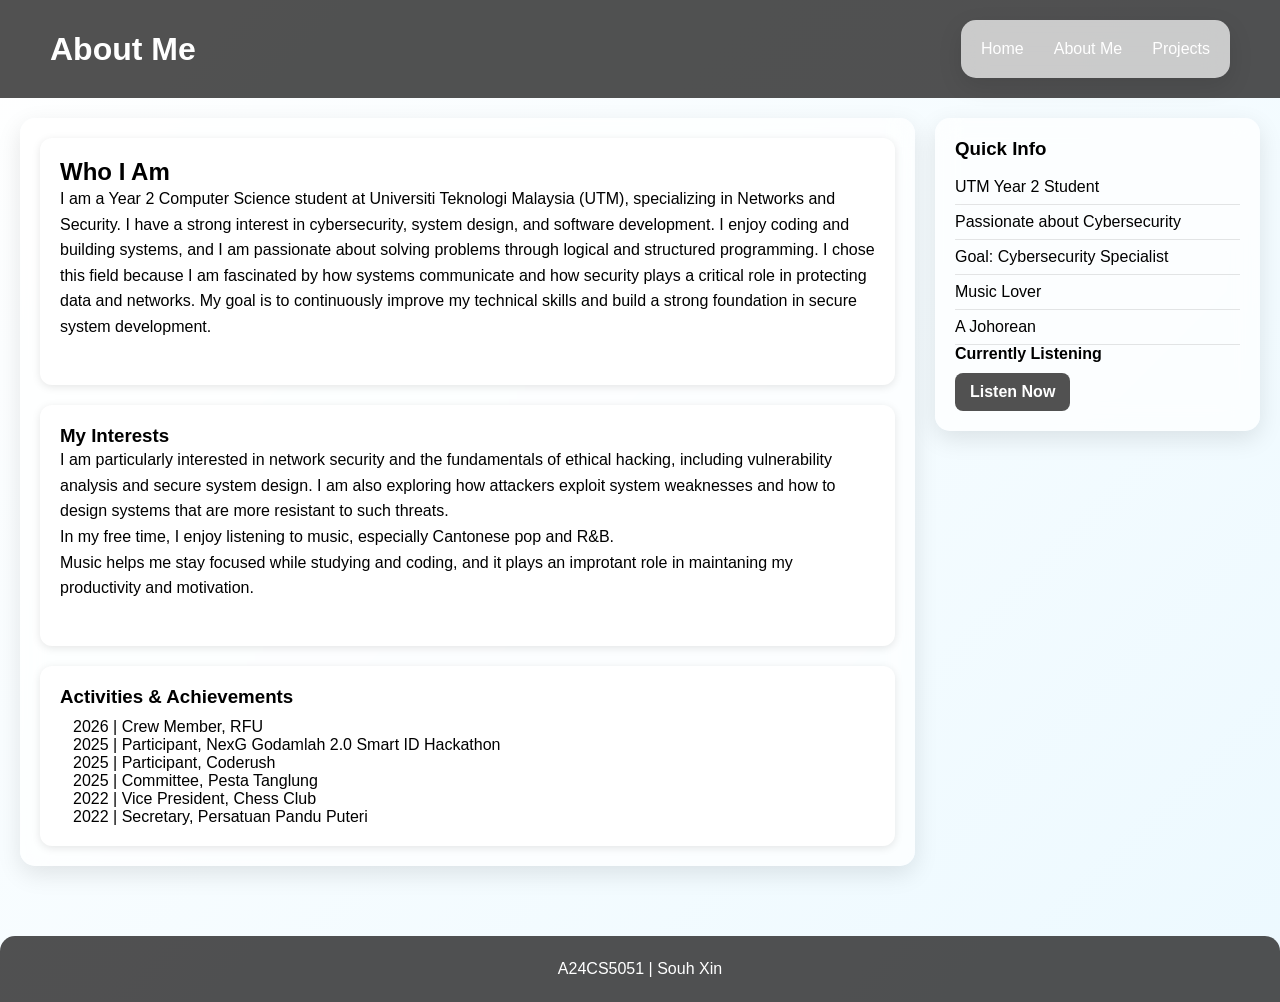
==== about_me.html @ 277bd295 "Add files via upload" ====
<!DOCTYPE html>
<html lang="en">
<head>
<meta name="viewport" content="width=device-width, initial-scale=1.0">
<title>About Me</title>
<link rel="stylesheet" href="style.css">
</head>

<body>

<header>
  <div class="header-content">
            <h1>About Me</h1>
            <nav>
            <ul class="nav-links">
                <li> <a href="index.html">Home</a></li>
                <li> <a href="about_me.html">About Me</a></li>
                <li> <a href="project.html">Projects</a></li>
            </ul>
        </nav>
    </div>
</header>

<div class="container">

  <main>
    <div class="about-space">
      <div class="card">
      <h2>Who I Am</h2>
    <p>
      I am a Year 2 Computer Science student at Universiti Teknologi Malaysia (UTM), specializing in Networks and Security. 
      I have a strong interest in cybersecurity, system design, and software development. 
      I enjoy coding and building systems, and I am passionate about solving problems through logical and structured programming.
      I chose this field because I am fascinated by how systems communicate and how security plays a critical role in protecting data and networks. 
      My goal is to continuously improve my technical skills and build a strong foundation in secure system development. <br><br>
    </p>
    </div>
    
      <div class="card">
      <h3>My Interests</h3>
    <p>
      I am particularly interested in network security and the fundamentals of ethical hacking, including vulnerability analysis and secure system design. 
      I am also exploring how attackers exploit system weaknesses and how to design systems that are more resistant to such threats.<br>
      In my free time, I enjoy listening to music, especially Cantonese pop and R&B.<br>
      Music helps me stay focused while studying and coding, and it plays an improtant role in maintaning my productivity and motivation.<br><br>
    </p>
    </div>
    
      <div class="card">
      <h3>Activities & Achievements</h3>
     <ul class="activities">
      <li>2026 | Crew Member, RFU</li>
      <li>2025 | Participant, NexG Godamlah 2.0 Smart ID Hackathon</li>
      <li>2025 | Participant, Coderush </li>
      <li>2025 | Committee, Pesta Tanglung</li>
      <li>2022 | Vice President, Chess Club</li>
      <li>2022 | Secretary, Persatuan Pandu Puteri </li>
     </ul>
    </div>
   </div>
  </main>

  <aside>
    <h3>Quick Info</h3>
        <ul>
            <li>UTM Year 2 Student</li>
            <li>Passionate about Cybersecurity</li>
            <li>Goal: Cybersecurity Specialist</li>
            <li>Music Lover</li>
            <li>A Johorean</li>
        </ul>

            <h4>Currently Listening</h4>
          <a class="btn" href="https://youtu.be/dQw4w9WgXcQ" target="_blank">
             Listen Now
          </a>
  </aside>

</div>

<footer>
  <p>A24CS5051 | Souh Xin</p>
</footer>

<script src="script.js" defer></script>
</body>
</html>
---- style.css ----
* {
  margin: 0;
  padding: 0;
  box-sizing: border-box;
  font-family: "Segoe UI", sans-serif;
}

body {
  background: linear-gradient(-45deg, #f5f5f5, #ffe6f0, #e6f7ff, #ffffff);
  background-size: 400% 400%;
  animation: gradientMove 10s ease infinite;
  color: black ;
}

@keyframes gradientMove {
  0% { background-position: 0% 50%; }
  50% { background-position: 100% 50%; }
  100% { background-position: 0% 50%; }
}

header {
  background: rgba(51, 51, 51, 0.85);
  color: white;
  padding: 20px 50px;
}

.header-content{
  display: flex;
  justify-content: space-between;
  align-items: center;
}
.container{
    display: flex;
    gap:20px;
    padding: 20px;
    align-items: flex-start;
}

nav, main, aside {
  background: rgba(255,255,255,0.7);
  backdrop-filter: blur(12px);
  border-radius: 15px;
  box-shadow: 0 8px 25px rgba(0,0,0,0.1);
  padding: 20px;
  opacity: 0;
  transform: translateY(30px);
  animation: fadeUp 0.8s ease forwards;
}

@keyframes fadeUp {
  to {
    opacity: 1;
    transform: translateY(0);
  }

}

.nav-links{
    display:flex;
    gap:30px;
    list-style:none;
}

.nav-links a{
    text-decoration:none;
    color:white;
    font-weight:500;
    transition:0.3s;
}

.nav-links a:hover{
    color:black;
}


main {
  flex: 3;
}

p{
  line-height: 1.6;
}
aside {
     flex:1;
     width: fit-content;
}

aside ul {
  list-style: none;
  padding-left: 0;
  margin-top: 10px;
}

aside li {
  padding: 8px 0;
  border-bottom: 1px solid rgba(0,0,0,0.1);
}

aside h3{
    margin-bottom: 10px;
}

.profile {
  text-align: center;
  padding: 25px;
  border-radius: 15px;
  background: rgba(255,255,255,0.7);
  backdrop-filter: blur(12px);
  box-shadow: 0 8px 25px rgba(0,0,0,0.1);
  margin-bottom: 20px;
}

.profile img{
  width: 130px;
  height: 130px;
  border-radius: 50%;
  object-fit: cover;
  border: 3px solid white;
  margin-bottom: 15px; 
}

.typing::after{
    content:"|";
    animation: blink 0.7s infinite;
}

@keyframes blink{
    50%{
        opacity:0;
    }
}

.btn {
  display: inline-block;
  margin-top: 10px;
  padding: 10px 15px;
  background:  rgba(51, 51, 51, 0.85);;
  color: white;
  border-radius: 8px;
  text-decoration: none;
  font-weight: bold;
}

.btn:hover {
  background:#cfccef;
  transform: scale(1.05);
}

.about-space{
  display: flex;
  flex-direction: column;
  gap: 20px;
}
.activities {
    margin-top: 10px;
    list-style: none;
}

.activities li {
    border-left: 3px solid transparent;
    padding-left: 10px;
}
.activities li:hover {
  background-color: rgba(212, 211, 211, 0.586);
  transform: scale(1.05);
}

.projects {
  display: grid;
  grid-template-columns: repeat(auto-fit, minmax(250px, 1fr));
  gap: 20px;
  margin-top: 20px;
}

.projects-img{
  width: 100%;
  max-height: 200px;
  object-fit: cover;
  border-radius: 10px;
  margin: 10px 0;
}

.card {
  background: white;
  padding: 20px;
  border-radius: 12px;
  box-shadow: 0 2px 8px rgba(0,0,0,0.1);
  transition: all 0.3s ease;
}

.card:hover {
  transform: translateY(-8px);
  box-shadow: 0 10px 20px rgba(0,0,0,0.2);
  background-color: #e2eef4;
}


footer {
  margin-top: 50px;
  padding: 20px;
  background:  rgba(51, 51, 51, 0.85);
  color: white;
  text-align: center;
  border-top-left-radius: 15px;
  border-top-right-radius: 15px;
}

@media (max-width: 768px) {
  .header-content{
        flex-direction:column;
        text-align:center;
        gap:15px;
    }

    .nav-links{
        flex-wrap:wrap;
        justify-content:center;
    }

  .container {
    flex-direction: column;
  }

  .projects {
    grid-template-columns: 1fr;
  }
}
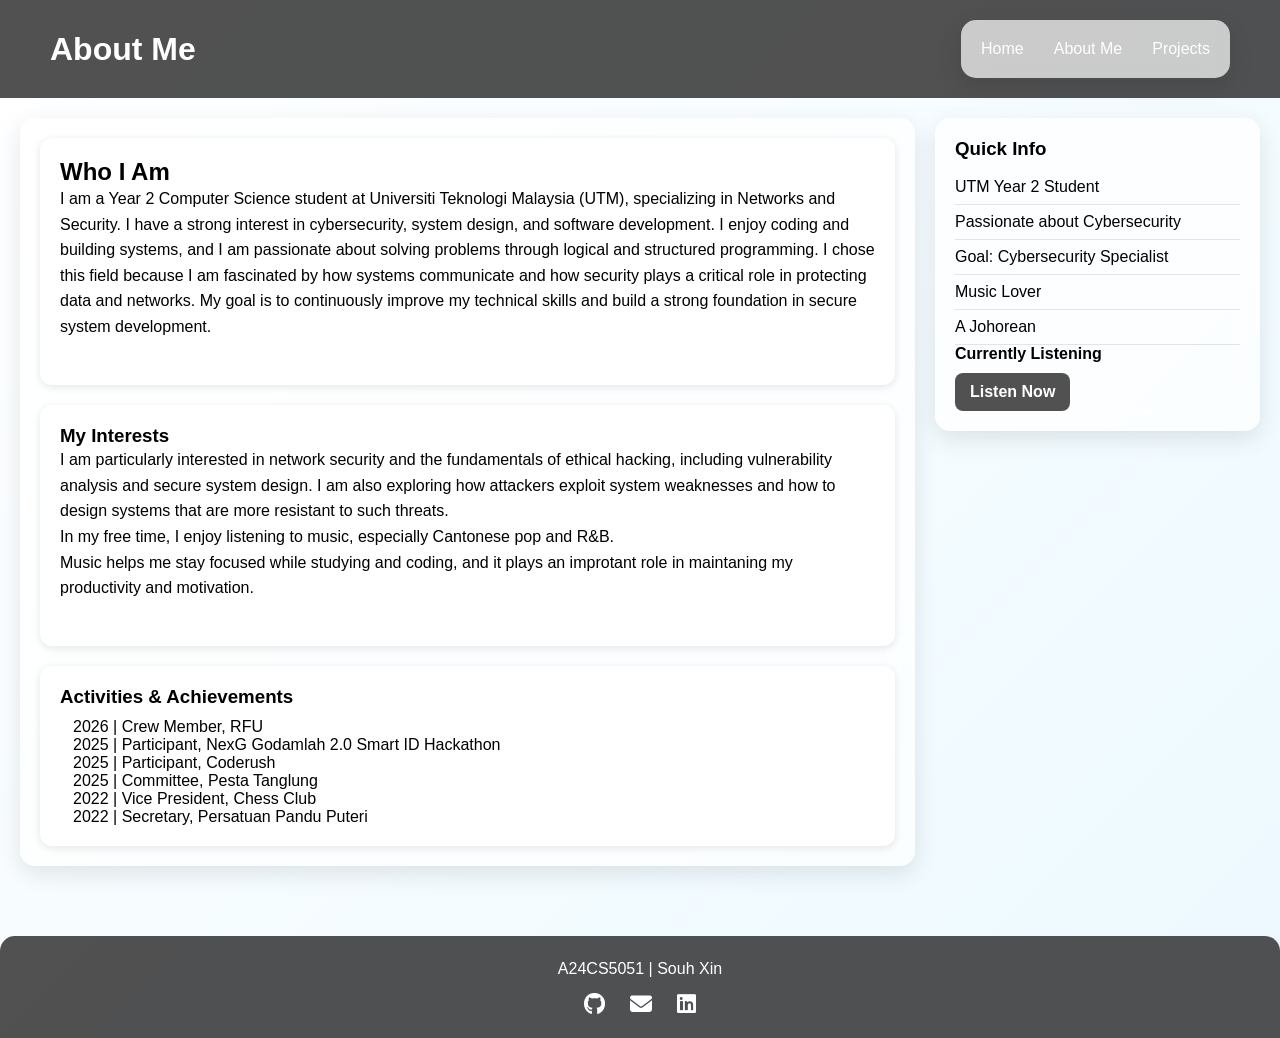
==== commit 4f9bcba8: "Add files via upload" ====
--- a/about_me.html
+++ b/about_me.html
@@ -1,9 +1,11 @@
 <!DOCTYPE html>
 <html lang="en">
 <head>
-<meta name="viewport" content="width=device-width, initial-scale=1.0">
-<title>About Me</title>
-<link rel="stylesheet" href="style.css">
+  <meta charset="UTF-8">
+  <meta name="viewport" content="width=device-width, initial-scale=1.0">
+  <title>About Me</title>
+  <link rel="stylesheet" href="style.css">
+  <link rel="stylesheet" href="https://cdnjs.cloudflare.com/ajax/libs/font-awesome/6.5.0/css/all.min.css">
 </head>
 
 <body>
@@ -79,8 +81,23 @@
 </div>
 
 <footer>
-  <p>A24CS5051 | Souh Xin</p>
-</footer>
+        <p>A24CS5051 | Souh Xin</p>
+        <div class="social-icons">
+
+        <a href="https://github.com/phangsx25" target="_blank">
+         <i class="fa-brands fa-github"></i>
+        </a>
+
+       <a href="mailto:jw.025@outlook.com">
+        <i class="fa-solid fa-envelope"></i>
+       </a>
+
+       <a href="https://www.linkedin.com/feed/" target="_blank">
+        <i class="fa-brands fa-linkedin"></i>
+       </a>
+
+      </div>
+      </footer>
 
 <script src="script.js" defer></script>
 </body>
--- a/style.css
+++ b/style.css
@@ -205,6 +205,25 @@
   border-top-right-radius: 15px;
 }
 
+.social-icons {
+    margin-top: 10px;
+    display: flex;
+    justify-content: center;
+    gap: 25px;
+}
+
+.social-icons a {
+    color: white;
+    font-size: 22px;
+    transition: 0.3s;
+    text-decoration: none;
+}
+
+.social-icons a:hover {
+    color:#cfccef;
+    transform: scale(1.2);
+}
+
 @media (max-width: 768px) {
   .header-content{
         flex-direction:column;
